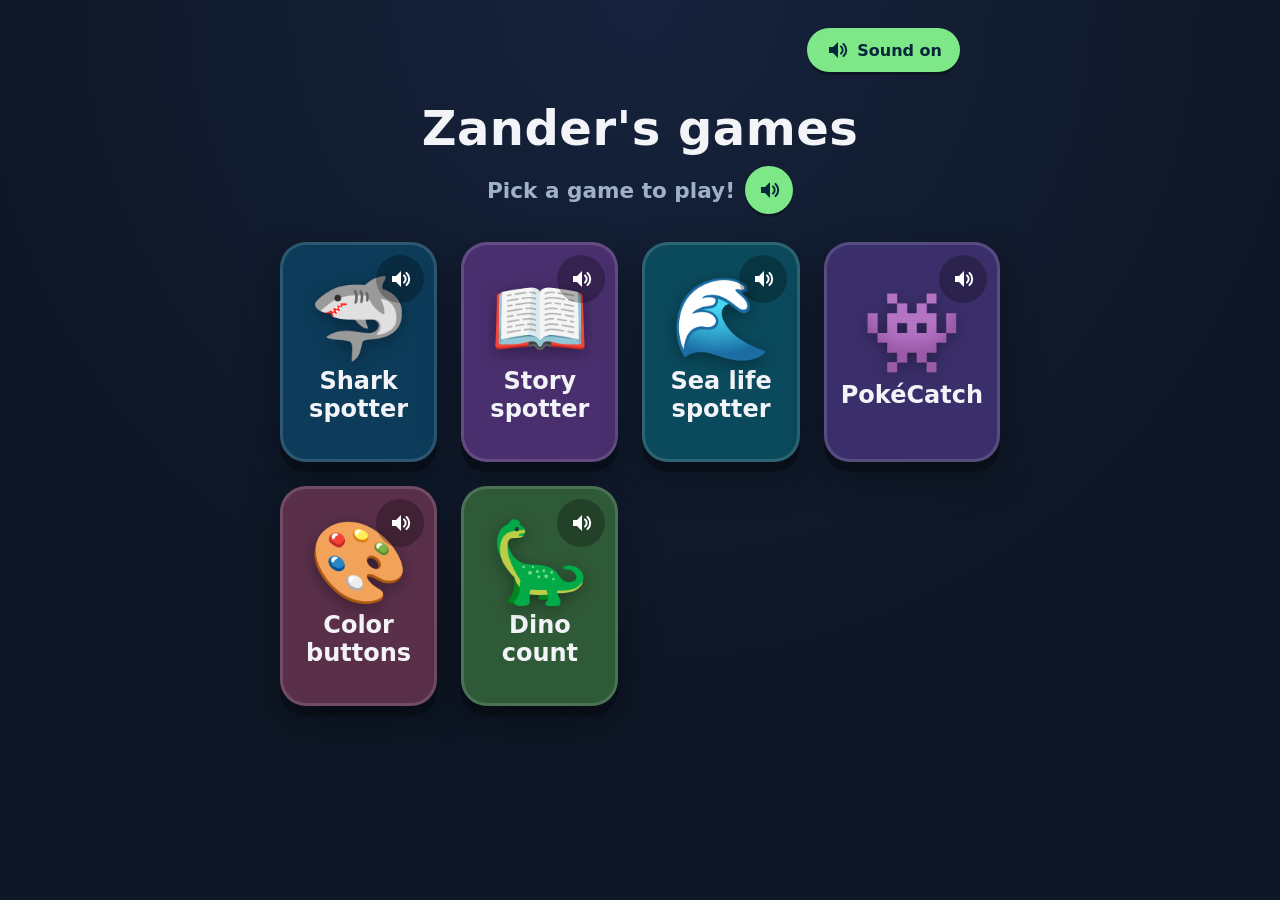
==== index.html @ b9e22545 "PokéCatch: speak checked names and open a kid dex card Rename the menu, title, and heading to PokéCa" ====
<!DOCTYPE html>
<html lang="en">
  <head>
    <meta charset="UTF-8" />
    <meta name="viewport" content="width=device-width, initial-scale=1, maximum-scale=1, user-scalable=no" />
    <title>Zander's games</title>
    <link rel="stylesheet" href="shared/kids.css?v=1" />
    <link rel="stylesheet" href="index.css?v=1" />
  </head>
  <body>
    <main class="hub" aria-label="Games menu">
      <div class="kids-topbar" id="kids-topbar"></div>
      <header class="hub-header">
        <h1 class="hub-title">Zander's games</h1>
        <p class="hub-sub" id="hub-sub"><span class="hub-sub-text">Pick a game to play!</span></p>
      </header>
      <nav class="tiles" id="tiles" aria-label="Choose a game"></nav>
    </main>
    <script src="shared/kids.js?v=2"></script>
    <script src="index.js?v=3"></script>
  </body>
</html>
---- shared/kids.css ----
/* Shared kid-friendly UI: big tap targets, Home / Mute / read-aloud buttons. */
/* Uses each game's CSS variables where present, with safe fallbacks. */

.kids-topbar {
  display: flex;
  align-items: center;
  gap: 10px;
  width: min(100%, 640px);
  margin: 0 auto;
}

.kids-topbar-spacer {
  flex: 1;
}

.kids-btn {
  display: inline-flex;
  align-items: center;
  justify-content: center;
  gap: 8px;
  min-height: 44px;
  min-width: 44px;
  padding: 10px 18px;
  border: none;
  border-radius: 999px;
  font-family: inherit;
  font-size: 1rem;
  font-weight: 800;
  text-decoration: none;
  cursor: pointer;
  box-shadow: 0 3px 0 rgba(0, 0, 0, 0.3);
  transition: transform 0.08s ease, box-shadow 0.08s ease;
}

.kids-btn:active {
  transform: translateY(2px);
  box-shadow: 0 1px 0 rgba(0, 0, 0, 0.3);
}

.kids-btn:focus-visible {
  outline: 3px solid #ffe98a;
  outline-offset: 3px;
}

.kids-icon {
  width: 24px;
  height: 24px;
  flex: none;
}

/* Home button */
.kids-home {
  background: var(--panel, #252a33);
  color: var(--text, #f2f4f8);
}

/* Mute / sound toggle */
.kids-mute {
  background: var(--accent, #7ee787);
  color: #06263b;
}

.kids-mute.is-off {
  background: rgba(255, 255, 255, 0.14);
  color: var(--muted, #9aa3b2);
}

/* The wave arcs only make sense when sound is on; the slash only when off. */
.kids-icon-slash {
  display: none;
}

.kids-mute.is-off .kids-icon-wave {
  display: none;
}

.kids-mute.is-off .kids-icon-slash {
  display: inline;
}

/* Read-this-out-loud button (round speaker) */
.kids-hear {
  width: 48px;
  height: 48px;
  padding: 0;
  border-radius: 50%;
  background: var(--accent, #7ee787);
  color: #06263b;
}

.kids-hear.has-label {
  width: auto;
  border-radius: 999px;
  padding: 10px 18px;
}

.kids-btn-label {
  white-space: nowrap;
}

@media (prefers-reduced-motion: reduce) {
  .kids-btn {
    transition: none;
  }
  .kids-btn:active {
    transform: none;
  }
}
---- index.css ----
:root {
  --bg: #0e1726;
  --panel: #1b2740;
  --text: #f2f4f8;
  --muted: #9fb0c9;
  --accent: #7ee787;
}

*,
*::before,
*::after {
  box-sizing: border-box;
}

html,
body {
  height: 100%;
  margin: 0;
  font-family: system-ui, "Segoe UI", Roboto, sans-serif;
  background: radial-gradient(circle at 50% 0%, #16233d 0%, var(--bg) 60%);
  color: var(--text);
  -webkit-tap-highlight-color: transparent;
  touch-action: manipulation;
}

.hub {
  min-height: 100%;
  display: flex;
  flex-direction: column;
  align-items: center;
  padding: clamp(12px, 4vw, 28px);
  gap: clamp(16px, 4vw, 28px);
}

.hub-header {
  text-align: center;
  width: min(100%, 720px);
}

.hub-title {
  margin: 0;
  font-size: clamp(1.8rem, 8vw, 3rem);
  font-weight: 900;
  letter-spacing: 0.01em;
}

.hub-sub {
  display: flex;
  align-items: center;
  justify-content: center;
  gap: 10px;
  flex-wrap: wrap;
  margin: 10px 0 0;
  font-size: clamp(1.05rem, 4vw, 1.35rem);
  color: var(--muted);
  font-weight: 700;
}

.tiles {
  display: grid;
  grid-template-columns: repeat(2, 1fr);
  gap: clamp(12px, 4vw, 24px);
  width: min(100%, 720px);
}

.tile {
  position: relative;
  display: flex;
  flex-direction: column;
  align-items: center;
  justify-content: center;
  gap: 8px;
  min-height: clamp(150px, 40vw, 220px);
  padding: 18px 14px 20px;
  border-radius: 26px;
  text-decoration: none;
  color: var(--text);
  background: var(--tile, var(--panel));
  border: 3px solid rgba(255, 255, 255, 0.14);
  box-shadow: 0 10px 0 rgba(0, 0, 0, 0.28), 0 16px 40px rgba(0, 0, 0, 0.32);
  transition: transform 0.1s ease, box-shadow 0.1s ease;
}

.tile:active {
  transform: translateY(4px);
  box-shadow: 0 6px 0 rgba(0, 0, 0, 0.28), 0 10px 24px rgba(0, 0, 0, 0.3);
}

.tile:focus-visible {
  outline: 4px solid #ffe98a;
  outline-offset: 4px;
}

.tile-emoji {
  font-size: clamp(3.2rem, 16vw, 5rem);
  line-height: 1;
  filter: drop-shadow(0 4px 8px rgba(0, 0, 0, 0.35));
}

.tile-name {
  font-size: clamp(1.05rem, 4.5vw, 1.5rem);
  font-weight: 900;
  text-align: center;
}

.tile-hear {
  position: absolute;
  top: 10px;
  right: 10px;
  width: 48px;
  height: 48px;
  display: inline-flex;
  align-items: center;
  justify-content: center;
  border: none;
  border-radius: 50%;
  background: rgba(0, 0, 0, 0.28);
  color: #fff;
  cursor: pointer;
}

.tile-hear:active {
  transform: scale(0.94);
}

.tile-hear:focus-visible {
  outline: 3px solid #ffe98a;
  outline-offset: 2px;
}

@media (min-width: 720px) {
  .tiles {
    grid-template-columns: repeat(4, 1fr);
  }
}

@media (prefers-reduced-motion: reduce) {
  .tile {
    transition: none;
  }
  .tile:active {
    transform: none;
  }
}
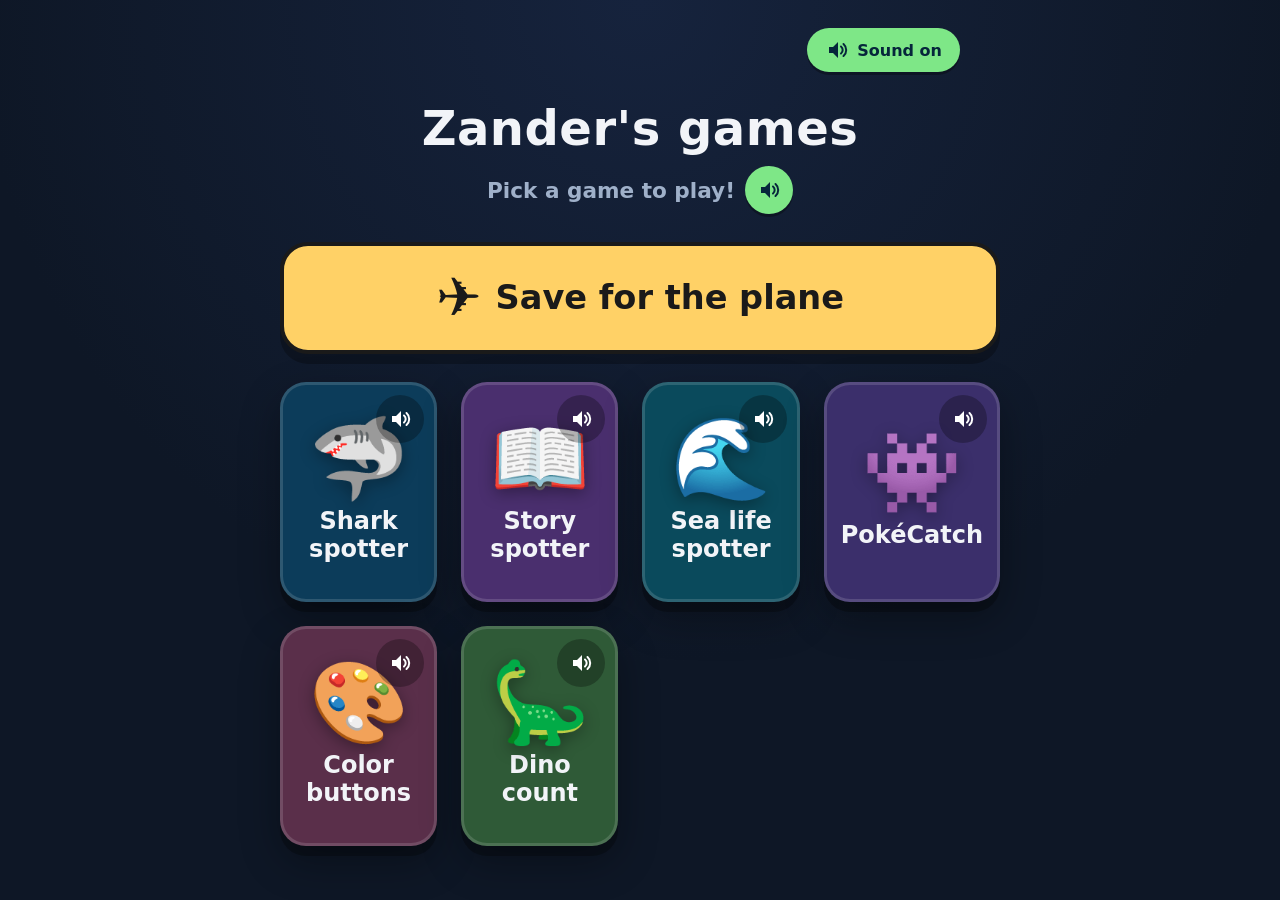
==== commit 8b9be30f: "Add Save for the plane so every game works offline. Store the site, local art, and the pictures and " ====
--- a/index.html
+++ b/index.html
@@ -3,9 +3,16 @@
   <head>
     <meta charset="UTF-8" />
     <meta name="viewport" content="width=device-width, initial-scale=1, maximum-scale=1, user-scalable=no" />
+    <meta name="theme-color" content="#0e1726" />
+    <meta name="apple-mobile-web-app-capable" content="yes" />
+    <meta name="mobile-web-app-capable" content="yes" />
+    <meta name="apple-mobile-web-app-title" content="Zander's games" />
+    <meta name="apple-mobile-web-app-status-bar-style" content="black" />
     <title>Zander's games</title>
+    <link rel="apple-touch-icon" href="icon-180.png" />
+    <link rel="manifest" href="manifest.webmanifest" />
     <link rel="stylesheet" href="shared/kids.css?v=1" />
-    <link rel="stylesheet" href="index.css?v=1" />
+    <link rel="stylesheet" href="index.css?v=2" />
   </head>
   <body>
     <main class="hub" aria-label="Games menu">
@@ -14,9 +21,17 @@
         <h1 class="hub-title">Zander's games</h1>
         <p class="hub-sub" id="hub-sub"><span class="hub-sub-text">Pick a game to play!</span></p>
       </header>
+      <button type="button" class="plane-save" id="plane-save">
+        <span class="plane-emoji" aria-hidden="true">✈️</span>
+        <span class="plane-copy">
+          <span class="plane-label" id="plane-label">Save for the plane</span>
+          <span class="plane-status" id="plane-status"></span>
+        </span>
+      </button>
       <nav class="tiles" id="tiles" aria-label="Choose a game"></nav>
     </main>
     <script src="shared/kids.js?v=2"></script>
     <script src="index.js?v=3"></script>
+    <script src="plane.js?v=1"></script>
   </body>
 </html>
--- a/index.css
+++ b/index.css
@@ -134,11 +134,78 @@
   }
 }
 
+.plane-save {
+  display: flex;
+  align-items: center;
+  justify-content: center;
+  gap: 14px;
+  width: min(100%, 720px);
+  min-height: 112px;
+  padding: 16px 22px;
+  border: 4px solid #1a1a1a;
+  border-radius: 28px;
+  background: #ffd166;
+  color: #1a1a1a;
+  font-family: inherit;
+  text-align: left;
+  cursor: pointer;
+  box-shadow: 0 10px 0 rgba(0, 0, 0, 0.28);
+}
+
+.plane-save:active {
+  transform: translateY(4px);
+  box-shadow: 0 6px 0 rgba(0, 0, 0, 0.28);
+}
+
+.plane-save:focus-visible {
+  outline: 4px solid #ffffff;
+  outline-offset: 4px;
+}
+
+.plane-save.is-done {
+  background: #7ee787;
+}
+
+.plane-save.is-saving {
+  cursor: progress;
+}
+
+.plane-emoji {
+  font-size: clamp(2.4rem, 10vw, 3.4rem);
+  line-height: 1;
+}
+
+.plane-copy {
+  display: flex;
+  flex-direction: column;
+  gap: 2px;
+  min-width: 0;
+}
+
+.plane-label {
+  font-size: clamp(1.45rem, 5.5vw, 2.1rem);
+  font-weight: 900;
+  line-height: 1.1;
+}
+
+.plane-status {
+  min-height: 1.3em;
+  font-size: clamp(1.15rem, 4.5vw, 1.6rem);
+  font-weight: 800;
+  line-height: 1.2;
+}
+
+.plane-status:empty {
+  display: none;
+}
+
 @media (prefers-reduced-motion: reduce) {
-  .tile {
+  .tile,
+  .plane-save {
     transition: none;
   }
-  .tile:active {
+  .tile:active,
+  .plane-save:active {
     transform: none;
   }
 }
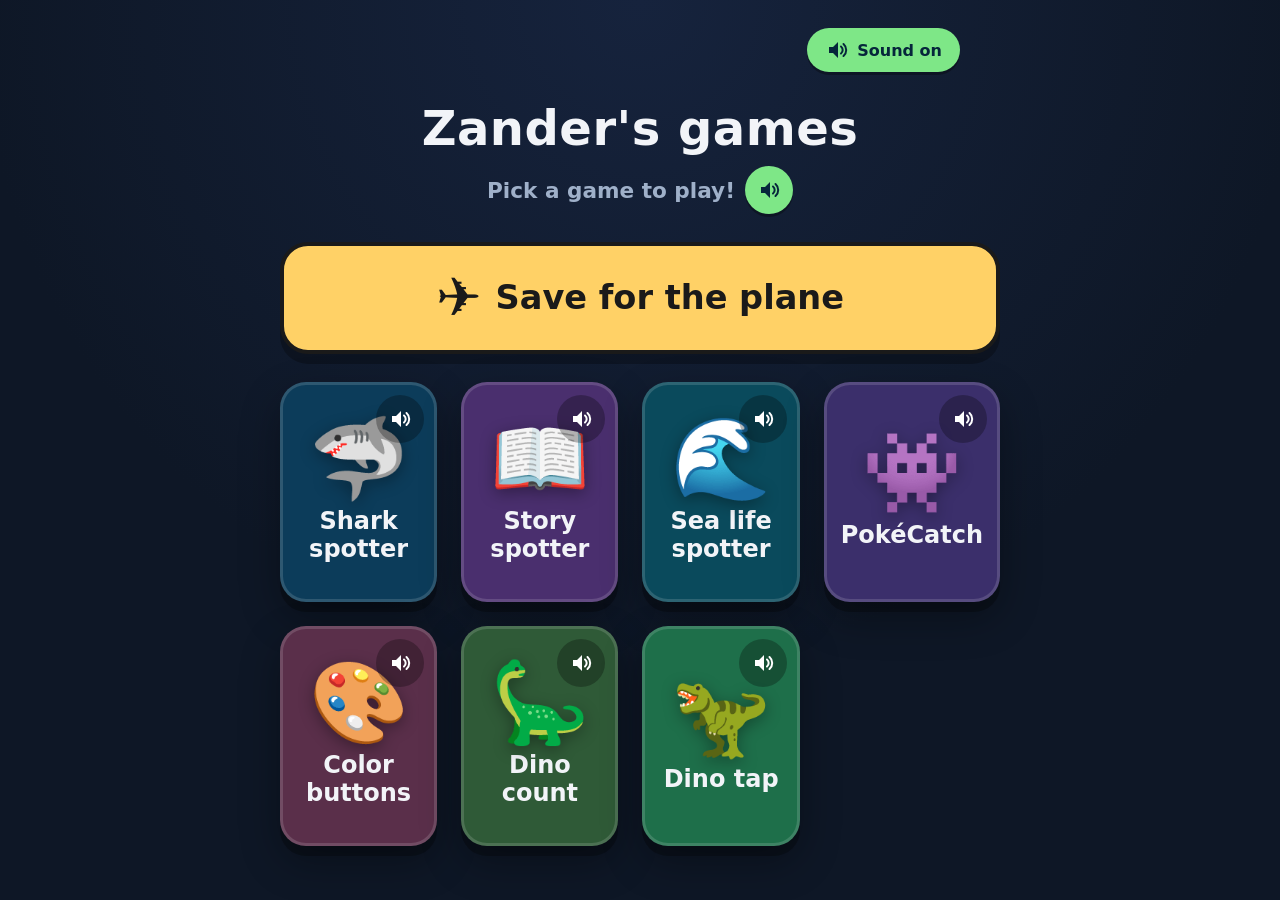
==== commit 9ffdcb75: "Add Dino tap to the games menu. Bring RoboAaron/Dinosaur-Tap in as dino-tap/, keep Dino count, and i" ====
--- a/index.html
+++ b/index.html
@@ -31,7 +31,7 @@
       <nav class="tiles" id="tiles" aria-label="Choose a game"></nav>
     </main>
     <script src="shared/kids.js?v=2"></script>
-    <script src="index.js?v=3"></script>
-    <script src="plane.js?v=1"></script>
+    <script src="index.js?v=4"></script>
+    <script src="plane.js?v=4"></script>
   </body>
 </html>
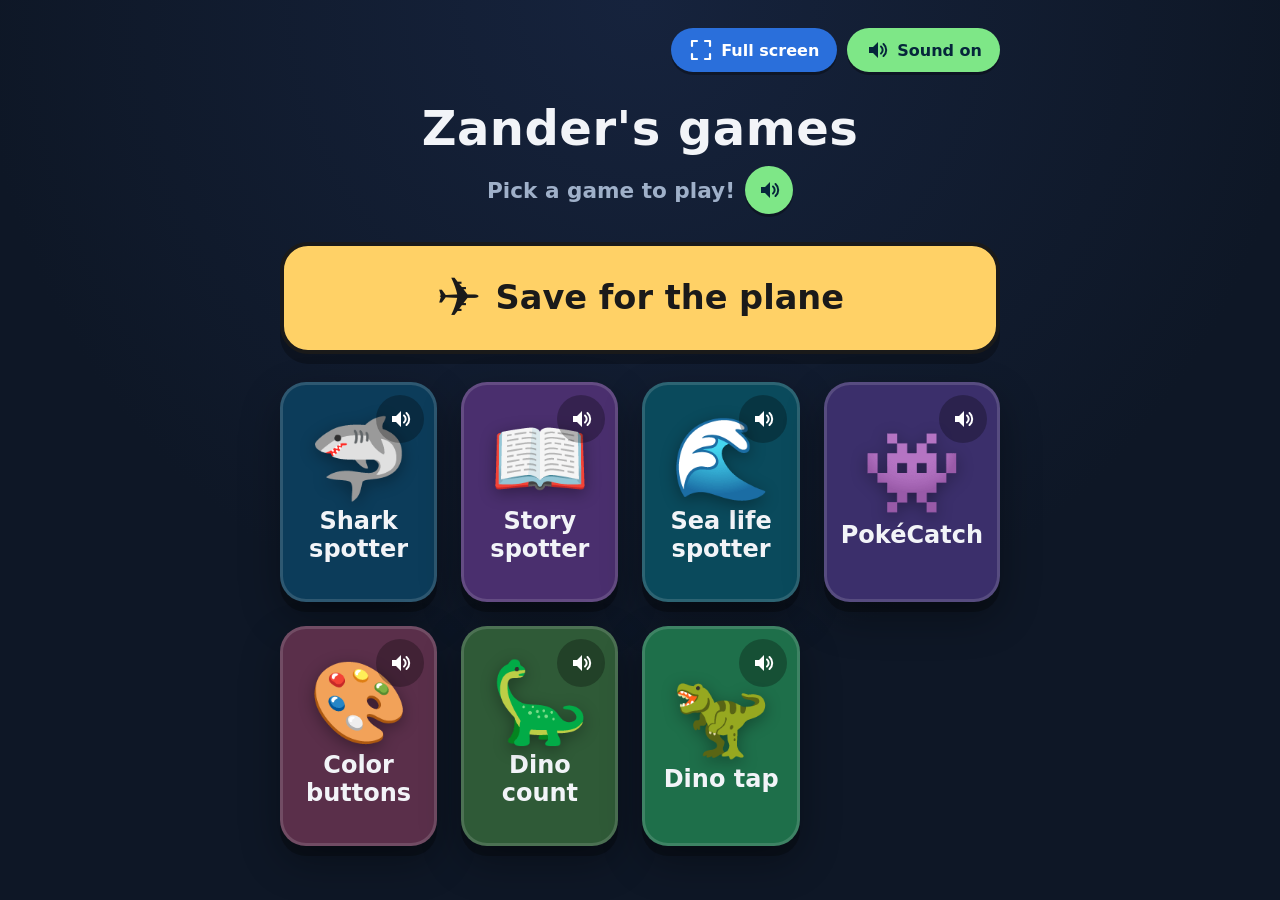
==== commit 514e652b: "Add full screen and block pinch-zoom for kids. Every menu and game gets a Full screen button. Shared" ====
--- a/index.html
+++ b/index.html
@@ -2,7 +2,7 @@
 <html lang="en">
   <head>
     <meta charset="UTF-8" />
-    <meta name="viewport" content="width=device-width, initial-scale=1, maximum-scale=1, user-scalable=no" />
+    <meta name="viewport" content="width=device-width, initial-scale=1, minimum-scale=1, maximum-scale=1, user-scalable=no, viewport-fit=cover" />
     <meta name="theme-color" content="#0e1726" />
     <meta name="apple-mobile-web-app-capable" content="yes" />
     <meta name="mobile-web-app-capable" content="yes" />
@@ -11,7 +11,7 @@
     <title>Zander's games</title>
     <link rel="apple-touch-icon" href="icon-180.png" />
     <link rel="manifest" href="manifest.webmanifest" />
-    <link rel="stylesheet" href="shared/kids.css?v=1" />
+    <link rel="stylesheet" href="shared/kids.css?v=2" />
     <link rel="stylesheet" href="index.css?v=2" />
   </head>
   <body>
@@ -30,8 +30,8 @@
       </button>
       <nav class="tiles" id="tiles" aria-label="Choose a game"></nav>
     </main>
-    <script src="shared/kids.js?v=2"></script>
-    <script src="index.js?v=4"></script>
-    <script src="plane.js?v=4"></script>
+    <script src="shared/kids.js?v=3"></script>
+    <script src="index.js?v=5"></script>
+    <script src="plane.js?v=5"></script>
   </body>
 </html>
--- a/shared/kids.css
+++ b/shared/kids.css
@@ -1,16 +1,24 @@
-/* Shared kid-friendly UI: big tap targets, Home / Mute / read-aloud buttons. */
+/* Shared kid-friendly UI: big tap targets, Home / Mute / Full screen / read-aloud. */
 /* Uses each game's CSS variables where present, with safe fallbacks. */
+
+html,
+body {
+  touch-action: manipulation;
+  -ms-touch-action: manipulation;
+}
 
 .kids-topbar {
   display: flex;
   align-items: center;
   gap: 10px;
-  width: min(100%, 640px);
+  width: min(100%, 720px);
   margin: 0 auto;
+  flex-wrap: wrap;
 }
 
 .kids-topbar-spacer {
   flex: 1;
+  min-width: 8px;
 }
 
 .kids-btn {
@@ -65,6 +73,55 @@
   color: var(--muted, #9aa3b2);
 }
 
+/* Full screen toggle — fills the tablet and hides browser chrome when the API allows */
+.kids-fullscreen-btn {
+  background: #2a6fdb;
+  color: #fff;
+}
+
+.kids-fullscreen-btn.is-on {
+  background: #f0b429;
+  color: #1a1200;
+}
+
+/* While full screen, keep taps from bouncing the page */
+html.kids-fullscreen,
+html.kids-fullscreen body {
+  overscroll-behavior: none;
+}
+
+/* Immersive fill when the Fullscreen API is missing (common on iOS Safari) */
+html.kids-immersive,
+html.kids-immersive body {
+  width: 100%;
+  height: 100%;
+  margin: 0;
+  overflow: hidden;
+}
+
+html.kids-immersive body {
+  position: fixed;
+  inset: 0;
+  width: 100%;
+  height: 100%;
+  height: 100dvh;
+  max-height: 100dvh;
+  padding:
+    env(safe-area-inset-top, 0)
+    env(safe-area-inset-right, 0)
+    env(safe-area-inset-bottom, 0)
+    env(safe-area-inset-left, 0);
+  box-sizing: border-box;
+  overflow: auto;
+  -webkit-overflow-scrolling: touch;
+}
+
+html.kids-fullscreen .kids-topbar {
+  width: min(100%, 960px);
+  padding-left: 4px;
+  padding-right: 4px;
+}
+
 /* The wave arcs only make sense when sound is on; the slash only when off. */
 .kids-icon-slash {
   display: none;
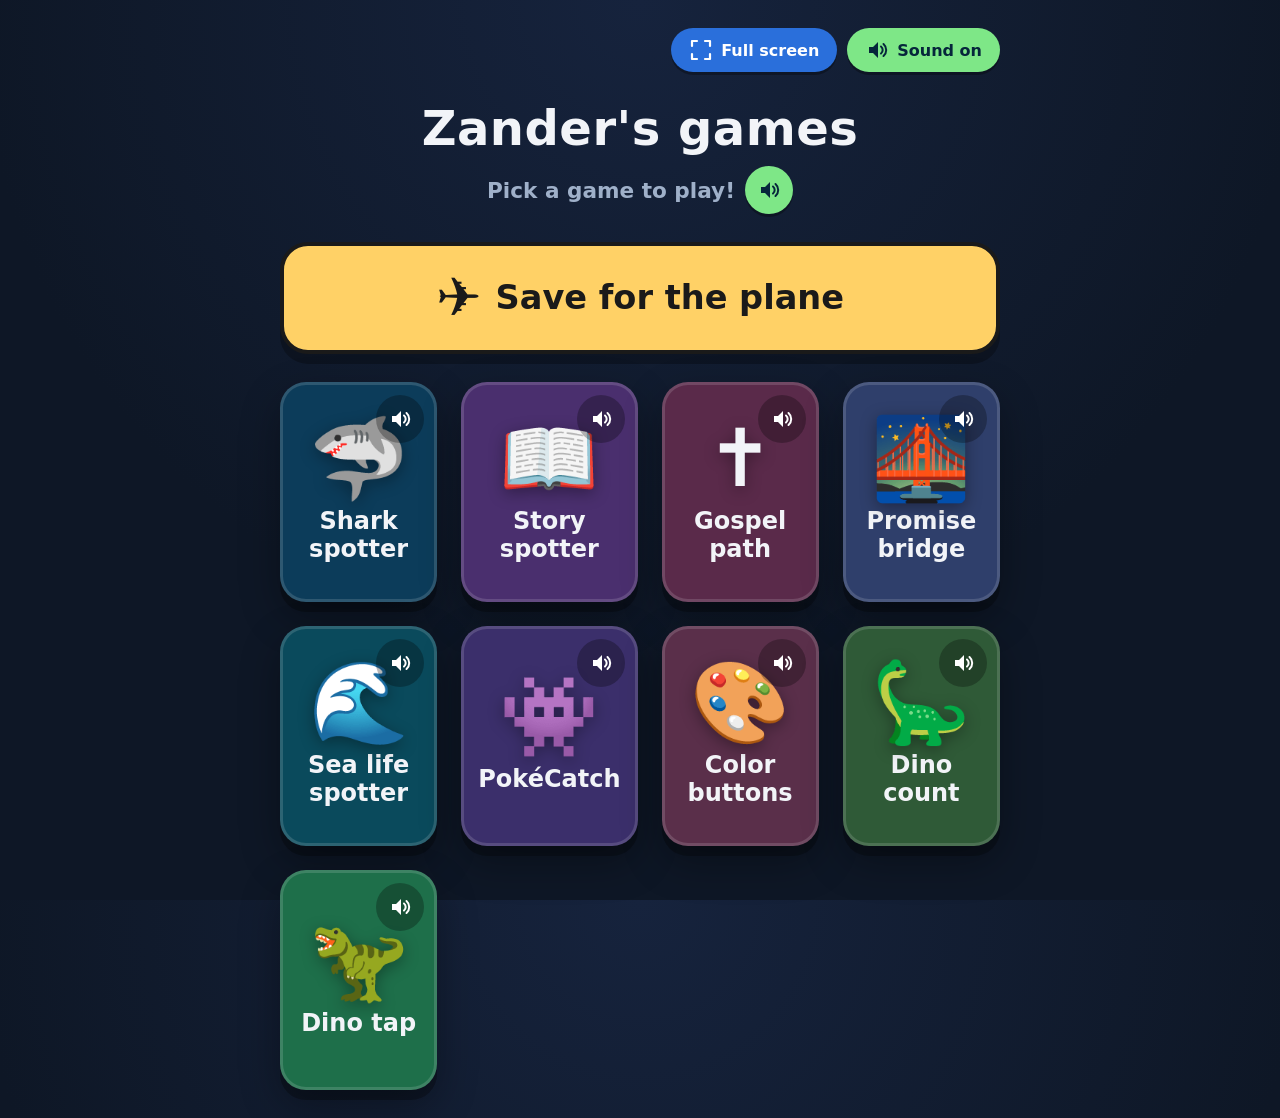
==== commit 0195d6ca: "Add Gospel path and Promise bridge faith games. Kids rehearse the gospel in order and match Old Test" ====
--- a/index.html
+++ b/index.html
@@ -11,7 +11,7 @@
     <title>Zander's games</title>
     <link rel="apple-touch-icon" href="icon-180.png" />
     <link rel="manifest" href="manifest.webmanifest" />
-    <link rel="stylesheet" href="shared/kids.css?v=2" />
+    <link rel="stylesheet" href="shared/kids.css?v=3" />
     <link rel="stylesheet" href="index.css?v=2" />
   </head>
   <body>
@@ -30,8 +30,8 @@
       </button>
       <nav class="tiles" id="tiles" aria-label="Choose a game"></nav>
     </main>
-    <script src="shared/kids.js?v=3"></script>
-    <script src="index.js?v=5"></script>
-    <script src="plane.js?v=5"></script>
+    <script src="shared/kids.js?v=4"></script>
+    <script src="index.js?v=7"></script>
+    <script src="plane.js?v=7"></script>
   </body>
 </html>
--- a/shared/kids.css
+++ b/shared/kids.css
@@ -117,9 +117,13 @@
 }
 
 html.kids-fullscreen .kids-topbar {
+  position: sticky;
+  top: 0;
+  z-index: 1000;
   width: min(100%, 960px);
-  padding-left: 4px;
-  padding-right: 4px;
+  padding: 8px 4px;
+  box-sizing: border-box;
+  background: inherit;
 }
 
 /* The wave arcs only make sense when sound is on; the slash only when off. */
